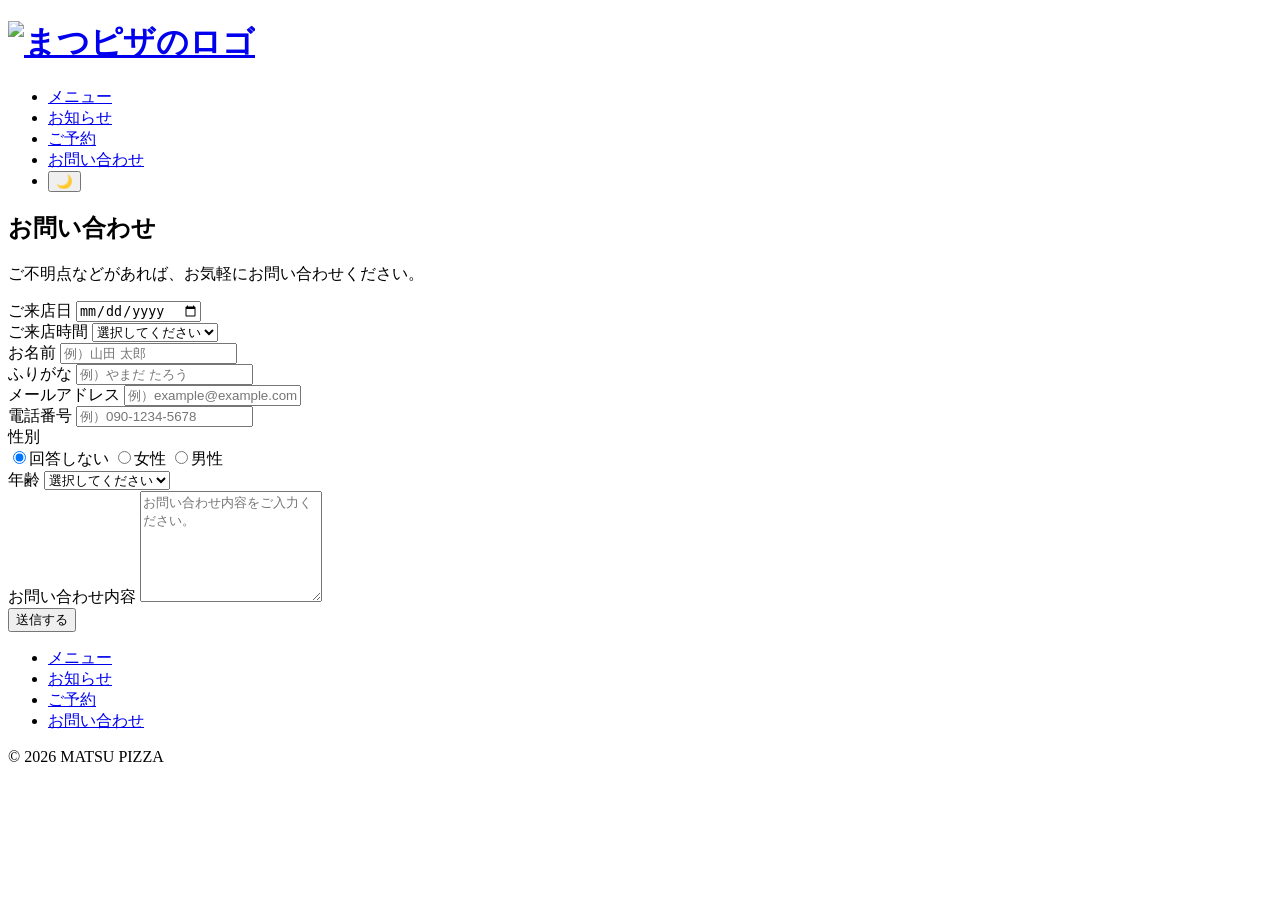
==== toiawase.html @ d32385dc "Add files via upload" ====
<!DOCTYPE html>
<html lang="ja">
<head>
  <meta charset="UTF-8">
  <meta name="viewport" content="width=device-width, initial-scale=1.0">
  <title>MatsuPizza</title>
  <link rel="stylesheet" href="css/reset.css">
  <link rel="stylesheet" href="css/style.css">
  <script src="script.js" defer></script>
</head>
<body>
  <header>
    <h1>
      <a href="index.html" class="logo">
        <img src="img/logo001.png" alt="まつピザのロゴ">
      </a> 
    </h1>
    <nav>
      <ul>
        <li><a href="menu.html">メニュー</a></li>
        <li><a href="osirase.html">お知らせ</a></li>
        <li><a href="yoyaku.html">ご予約</a></li>
        <li><a href="toiawase.html">お問い合わせ</a></li>
        <li>
          <button id="dark-mode-button" class="dark-mode-button">🌙</button>
        </li>
      </ul>
    </nav>
  </header>

  <main class="lower-main">
    <div class="page-heading">
      <h2>お問い合わせ</h2>
      <p >ご不明点などがあれば、お気軽にお問い合わせください。</p>
    </div>
    <form class="form-box" action="https://api.staticforms.dev/submit" method="post">
      <input type="hidden" name="accessKey" value="sf_b2d466307fc4be7ffbe25001">
      <input type="hidden" name="redirectTo" value="https://www.sus.ac.jp/">
      <div class="form-item">
        <label for="visit-date">ご来店日</label>
        <input type="date" id="visit-date" name="visit_date" required>
      </div>
      <div class="form-item">
        <label for="visit-time">ご来店時間</label>
        <select id="visit-time" name="visit_time" required>
          <option value="">選択してください</option>
          <option value="11:00">11時</option>
          <option value="12:00">12時</option>
          <option value="13:00">13時</option>
          <option value="14:00">14時</option>
          <option value="15:00">15時</option>
          <option value="16:00">16時</option>
          <option value="17:00">17時</option>
          <option value="18:00">18時</option>
          <option value="19:00">19時</option>
          <option value="20:00">20時</option>
          <option value="21:00">21時</option>
        </select>
      </div>
      <div class="form-item">
        <label for="name">お名前</label>
        <input type="text" id="name" name="name" placeholder="例）山田 太郎" required>
      </div>
      <div class="form-item">
        <label for="kana">ふりがな</label>
        <input type="text" id="kana" name="kana" placeholder="例）やまだ たろう" required>
      </div>
      <div class="form-item">
        <label for="email">メールアドレス</label>
        <input type="email" id="email" name="email" placeholder="例）example@example.com" required>
      </div>
      <div class="form-item">
        <label for="tel">電話番号</label>
        <input type="tel" id="tel" name="phone" placeholder="例）090-1234-5678" required>
      </div>
      <div class="form-item">
        <label>性別</label>
        <div class="radio-group">
          <label>
            <input type="radio" name="gender" value="回答しない" checked>回答しない
          </label>
          <label>
            <input type="radio" name="gender" value="女性">女性
          </label>
          <label>
            <input type="radio" name="gender" value="男性">男性
          </label>
        </div>
      </div>
      <div class="form-item">
        <label for="age">年齢</label>
        <select id="age" name="age" required>
          <option value="">選択してください</option>
          <option value="10代">10代</option>
          <option value="20代">20代</option>
          <option value="30代">30代</option>
          <option value="40代">40代</option>
          <option value="50代">50代</option>
          <option value="60歳以上">60歳以上</option>
        </select>
      </div>
      <div class="form-item">
        <label for="message">お問い合わせ内容</label>
        <textarea id="message" name="message" rows="7" placeholder="お問い合わせ内容をご入力ください。" required></textarea>
      </div>
      <div class="form-item">
        <button type="submit">送信する</button>
      </div>
    </form>
  </main>

  <footer>
    <div class="footer-content">
      <nav>
        <ul>
          <li><a href="menu.html">メニュー</a></li>
          <li><a href="osirase.html">お知らせ</a></li>
          <li><a href="yoyaku.html">ご予約</a></li>
          <li><a href="toiawase.html">お問い合わせ</a></li>
        </ul>
      </nav>
    </div>
    <p class="copyright">&copy; 2026 MATSU PIZZA</p>
  </footer>
</body>
</html>
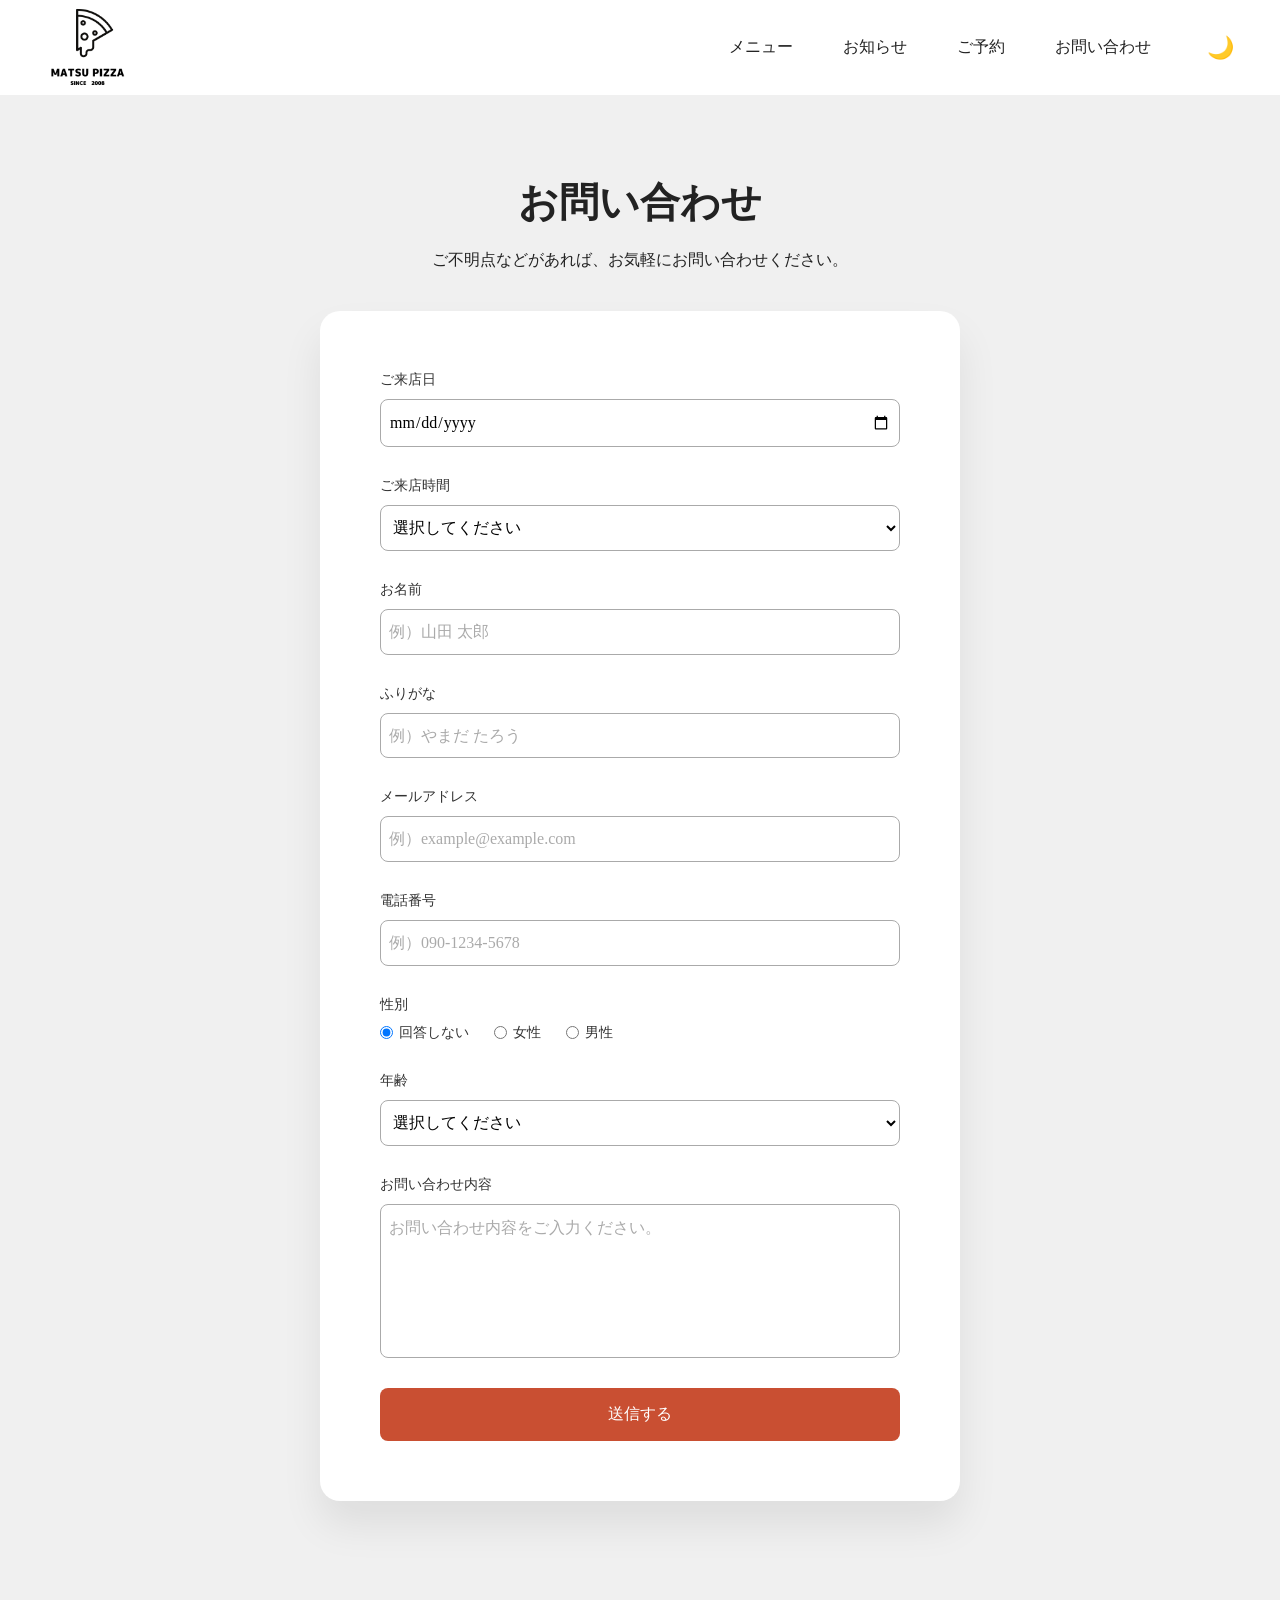
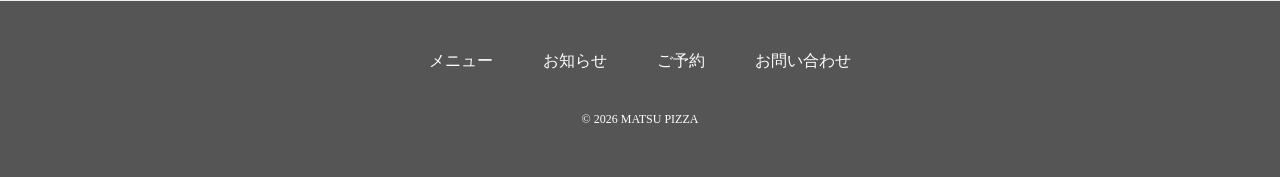
==== commit 265c3a4b: "Update toiawase.html" ====
--- a/toiawase.html
+++ b/toiawase.html
@@ -35,7 +35,7 @@
     </div>
     <form class="form-box" action="https://api.staticforms.dev/submit" method="post">
       <input type="hidden" name="accessKey" value="sf_b2d466307fc4be7ffbe25001">
-      <input type="hidden" name="redirectTo" value="https://www.sus.ac.jp/">
+      <input type="hidden" name="redirectTo" value="https://komatsumura.github.io/MatsuPizza/toiawase-thanks.html">
       <div class="form-item">
         <label for="visit-date">ご来店日</label>
         <input type="date" id="visit-date" name="visit_date" required>
@@ -123,4 +123,4 @@
     <p class="copyright">&copy; 2026 MATSU PIZZA</p>
   </footer>
 </body>
-</html>+</html>
--- a/css/style.css
+++ b/css/style.css
@@ -0,0 +1,633 @@
+@charset "utf-8";
+header{
+  padding: 10px 40px;
+  height: 95px;
+  display: flex;
+  align-items: center;
+  justify-content: space-between;
+  position: fixed;
+  top: 0;
+  left: 0;
+  width: 100%;
+  background: #fff;
+  backdrop-filter: blur(8px);
+  z-index: 1000;
+  box-sizing: border-box;
+  h1{
+    margin: 0;
+    padding: 0;
+  }
+  .logo{
+    display: block;
+    img{
+      display: block;
+      width: auto;
+      height: 95px;
+    }
+  }
+  nav{
+    ul{
+      display: flex;
+      align-items: center;
+      gap: 50px;
+    }
+    a{
+      font-family: "Yu Mincho", "Hiragino Mincho ProN", "MS PMincho", serif;
+      font-size: 16px;
+      font-weight: 400;
+      &:hover{
+        opacity: 0.6;
+      }
+    }
+  }
+}
+
+.hero{
+  color: #fff;
+  text-align: center;
+  height: 640px;
+  background-image: linear-gradient(rgb(0 0 0 / 0.4),  rgb(0 0 0 / 0.4)), url(../img/haikei01.jpg);
+  background-size: cover;
+  background-repeat: no-repeat;
+  background-position: center;
+  display: flex;
+  flex-direction: column;
+  align-items: center;
+  justify-content: center;
+  position: relative;
+  margin-top:95px;
+  h2{
+    font-size: 48px;
+    font-weight: 700;
+  }
+  p{
+    font-size: 20px;
+    font-weight: 400;
+    margin-top: 20px;
+  }
+}
+
+.company-section {
+  max-width: 1000px;
+  margin: 60px auto; 
+  padding: 0 20px;
+  text-align: center;
+}
+
+.company-container {
+  display: flex;
+  justify-content: center; 
+  align-items: center;     
+  gap: 50px;               
+  flex-wrap: wrap;        
+}
+
+.hospitality-box {
+  flex: 1;
+  width: 100%;             
+  max-width: 450px;        
+  height: 350px;           
+  background-image: url('../img/saido01.jpg'); 
+  background-size: cover;     
+  background-position: center; 
+  position: relative;         
+  display: flex;
+  justify-content: center;
+  align-items: center;
+}
+
+.hospitality-content {
+  background-color: rgba(255, 255, 255, 0.85); 
+  padding: 30px 40px;
+  border: 1px solid #ccc;
+  display: flex;
+  flex-direction: column;
+  align-items: center;
+}
+
+.eng-text {
+  font-size: 2rem;
+  font-family: 'Georgia', serif;
+  color: #333;
+  margin-bottom: 5px;
+}
+
+.jp-text {
+  font-size: 1.1rem;
+  color: #333;
+  letter-spacing: 0.1em; 
+  font-family: "Yu Mincho", "Hiragino Mincho ProN", "MS PMincho", serif;
+}
+
+.message-box {
+  flex: 1;
+  min-width: 300px;
+  text-align: left; 
+  line-height: 2;   
+  color: #333;
+  font-size: 1rem;
+}
+
+.message-box p {
+  margin-bottom: 15px; 
+}
+
+.pizza-section {
+  background-color: #ffffff;
+  max-width: 1000px; 
+  margin: 60px auto; 
+  padding: 0 40px;   
+  text-align: center;
+  font-family: sans-serif;
+}
+
+.section-title {
+  font-size: 48px;
+  font-family: "Yu Mincho", "Hiragino Mincho ProN", serif;
+  font-weight: normal;
+  margin-bottom: 10px;
+  text-align: center;
+}
+
+.section-subtitle {
+  font-size: 20px;
+  font-family: "Yu Mincho", "Hiragino Mincho ProN", serif;
+  text-align: center;
+  margin-bottom: 60px;
+}
+
+.pizza-container {
+  display: flex;
+  justify-content: center; 
+  align-items: center;     
+  gap: 50px;              
+  flex-wrap: wrap-reverse; 
+}
+
+.pizza-message {
+  flex: 1.2;        
+  min-width: 300px;
+  text-align: left; 
+}
+
+.company-features {
+  list-style: none; 
+  padding: 0;
+  margin: 0;
+}
+
+.company-features li {
+  display: flex;    
+  align-items: flex-start;
+  margin-bottom: 20px; 
+}
+
+.company-features .num {
+  font-weight: bold;
+  color: #333;     
+  margin-right: 8px;   
+  flex-shrink: 0;      
+  font-size: 1.05rem;
+}
+
+.company-features p {
+  margin: 0;
+  line-height: 1.7;    
+  font-size: 1.05rem;
+  color: #333;
+}
+
+.pizza-photo {
+  flex: 1;
+  width: 100%;             
+  max-width: 450px; 
+  height: 350px;    
+  background-image: url('../img/haikei1.jpg'); 
+  background-size: cover;      
+  background-position: center;  
+  border: 1px solid #aaa; 
+}
+
+.shop-section {
+  background-color: #f0f0f0; 
+  padding: 60px 0;
+  font-family: sans-serif;
+}
+
+.shop-container {
+  max-width: 1000px; 
+  margin: 0 auto;   
+  padding: 0 40px;  
+  text-align: left;  
+}
+
+.shop-name {
+  font-size: 1.6rem;
+  margin-top: 40px;
+  margin-bottom: 5px;
+  color: #333;
+}
+
+.shop-name-kana {
+  font-size: 0.9rem;
+  font-family: "Yu Mincho", "Hiragino Mincho ProN", "MS PMincho", serif;
+  color: #333;
+  margin-bottom: 30px;
+}
+
+.shop-sub-title {
+  font-size: 1.2rem;
+  margin-bottom: 15px;
+  color: #333;
+  border-bottom: 1px solid #aaa;
+  padding-bottom: 8px;
+}
+
+.info-table {
+  width: 100%;
+  border-collapse: collapse; 
+  margin-top: 10px;
+}
+
+.info-table tr {
+  border-bottom: 1px solid #aaa; 
+}
+
+.info-table th {
+  width: 20%;          
+  text-align: left;    
+  padding: 15px 10px;  
+  vertical-align: top; 
+  color: #333;
+  font-weight: normal; 
+}
+
+.info-table td {
+  width: 80%;          
+  padding: 15px 10px;  
+  vertical-align: top; 
+  line-height: 1.7;    
+  color: #333;
+}
+
+.style-measures {
+  margin-top: 50px; 
+}
+
+.info-table td strong {
+  color: #333;
+  font-weight: bold;
+}
+
+footer{
+  color: #ffffff;
+  background-color: #555555;
+  padding: 50px 20px;
+  display: grid;
+  justify-items: center;
+  gap: 40px;
+  
+  ul{
+    display: flex;
+    justify-content: center;
+    gap: 50px;
+    a{
+      font-size: 16px;
+      font-family: "Yu Mincho", "Hiragino Mincho ProN", "MS PMincho", serif;
+    }
+    a:hover {
+      text-decoration: underline; 
+    }
+  }
+  .copyright{
+    font-size: 12px;
+
+  }
+}
+
+.fade-up{
+  opacity:0;
+  transform:translateY(60px);
+  transition:1s;
+}
+
+.fade-up.show{
+  opacity:1;
+  transform:translateY(0);
+}
+
+/*メニュー部分*/
+
+.menu-section{
+    width:1000px;
+    margin: 140px auto 80px;
+}
+
+.menu-buttons{
+    display:flex;
+    gap:20px;
+    margin-bottom:40px;
+}
+
+.menu-buttons button{
+    padding:10px 25px;
+    border:none;
+    background:#D96B43;
+    color:#fff;
+    cursor:pointer;
+    font-size:18px;
+    border-radius:5px;
+}
+
+.menu-buttons button.active{
+    background:#A83F28;
+}
+
+.menu-category{
+    margin-bottom:60px;
+}
+
+.menu-category h3{
+    font-size:30px;
+    margin-bottom:25px;
+}
+
+.menu-items{
+    display:grid;
+    grid-template-columns:repeat(3,1fr);
+    gap:30px;
+}
+
+.menu-card{
+    border:1px solid #aaa;
+    padding:20px;
+    text-align:center;
+    border-radius:10px;
+}
+
+.menu-card img{
+    width:100%;
+    height:180px;
+    object-fit:cover;
+    border-radius:8px;
+}
+
+.menu-card h4{
+    margin:15px 0 10px;
+    font-size:20px;
+}
+
+.menu-card p{
+    color:#333;
+}
+/*問い合わせ・予約の部分*/
+
+.lower-main{
+  margin-top: 95px;
+  padding: 80px 0 100px;
+  background-color: #f0f0f0;
+}
+
+.page-heading{
+  text-align: center;
+  display: grid;
+  justify-items: center;
+  gap: 20px;
+  margin: 0 0 40px;
+  font-family: "Yu Mincho", "Hiragino Mincho ProN", "MS PMincho", serif;
+  h2{
+    font-size: 40px;
+    font-weight: 700;
+  }
+}
+
+.form-box{
+  max-width: 640px;
+  margin: 0 auto;
+  border-radius: 20px;
+  padding:60px;
+  background-color: #fff;
+  box-shadow: 0px 24px 40px rgb(0 0 0 / 0.08);
+}
+
+.form-item{
+  display: grid;
+  gap: 10px;
+  label{
+    font-size: 14px;
+    color: #333;
+  }
+  + .form-item{
+    margin-top: 30px;
+  }
+  input,
+  textarea{
+    border: 1px solid #aaa;
+    padding: 0.8em 0.5em;
+    border-radius: 8px;
+    &::placeholder{
+      color: #aaa;
+    }
+  }
+  textarea{
+    resize: none;
+  }
+  button{
+    font-size: 16px;
+    display: inline-block;
+    color: #fff;
+    background-color: #C94F32;
+    border: none;
+    padding: 1em 2em;
+    border-radius: 8px;
+    &:hover{
+      background-color: #A83F28;
+      text-decoration: underline;
+    }
+  }
+}
+
+.radio-group {
+  display: flex;
+  gap: 25px;
+  align-items: center;
+}
+
+.radio-group label {
+  display: flex;
+  align-items: center;
+  gap: 6px;
+  cursor: pointer;
+}
+
+.form-item select {
+  width: 100%;
+  border: 1px solid #aaa;
+  padding: 0.8em 0.5em;
+  border-radius: 8px;
+  background-color: #fff;
+  font-size: 16px;
+}
+
+#people-message {
+  font-size: 14px;
+  color: #C94F32;
+  margin-top: 8px;
+}
+
+/*送信完了部分*/
+
+.thanks-main {
+  margin-top: 95px;
+  padding: 120px 20px;
+  text-align: center;
+}
+
+.thanks-main h2 {
+  font-size: 36px;
+  margin-bottom: 30px;
+}
+
+.thanks-main p {
+  margin-bottom: 15px;
+}
+
+.thanks-main a {
+  display: inline-block;
+  margin-top: 30px;
+  padding: 12px 30px;
+  background-color: #C94F32;
+  color: #fff;
+  border-radius: 8px;
+}
+
+/*お知らせ部分*/
+
+.news-main {
+  max-width: 1200px;
+  margin: 0 auto;
+  padding: 160px 40px 100px;
+}
+
+.news-heading {
+  text-align: center;
+  margin-bottom: 70px;
+}
+
+.news-list {
+  border-top: 1px solid #aaa;
+}
+
+.news-date {
+  color: #333;
+}
+
+.news-category {
+  background-color: #333;
+  color: #fff;
+  padding: 5px 10px;
+  text-align: center;
+  font-size: 14px;
+}
+
+.news-title {
+  font-size: 17px;
+}
+
+.news-item-wrap {
+  border-bottom: 1px solid #aaa;
+}
+
+.news-item {
+  display: grid;
+  grid-template-columns: 120px 110px 1fr 140px;
+  align-items: center;
+  gap: 20px;
+  padding: 30px 15px;
+}
+
+.news-button {
+  border: none;
+  background: none;
+  font-size: 16px;
+  cursor: pointer;
+  text-align: right;
+  color: #333;
+}
+
+.news-button:hover {
+  opacity: 0.6;
+}
+
+.news-detail {
+  display: none;
+  padding: 0 30px 30px 260px;
+  line-height: 1.8;
+  color: #333;
+}
+
+.news-detail.show {
+  display: block;
+} 
+
+body {
+  transition: 0.5s;
+}
+
+.dark-mode-button {
+  border: none;
+  background: none;
+  font-size: 22px;
+  cursor: pointer;
+}
+
+/* ダークモード */
+
+body.dark-theme {
+  background-color: #222;
+  color: #eee;
+}
+
+body.dark-theme header,
+body.dark-theme .company-section,
+body.dark-theme .pizza-section,
+body.dark-theme .shop-section,
+body.dark-theme .lower-main,
+body.dark-theme .news-main {
+  background-color: #222;
+}
+
+body.dark-theme .section-title,
+body.dark-theme .section-subtitle,
+body.dark-theme .message-box,
+body.dark-theme .pizza-message,
+body.dark-theme .company-features .num,
+body.dark-theme .company-features p,
+body.dark-theme .news-title,
+body.dark-theme .news-date,
+body.dark-theme .news-button,
+body.dark-theme .news-detail,
+body.dark-theme header a,
+body.dark-theme .shop-name,
+body.dark-theme .shop-name-kana,
+body.dark-theme .shop-sub-title,
+body.dark-theme .info-table th,
+body.dark-theme .info-table td,
+body.dark-theme .menu-card p,
+body.dark-theme .form-item label,
+body.dark-theme .radio-group label {
+  color: #eee;
+}
+
+body.dark-theme .form-box {
+  background-color: #333;
+  color: #eee;
+}
+
+body.dark-theme .form-item input,
+body.dark-theme .form-item select,
+body.dark-theme .form-item textarea {
+  background-color: #444;
+  color: #eee;
+  border-color: #777;
+}
